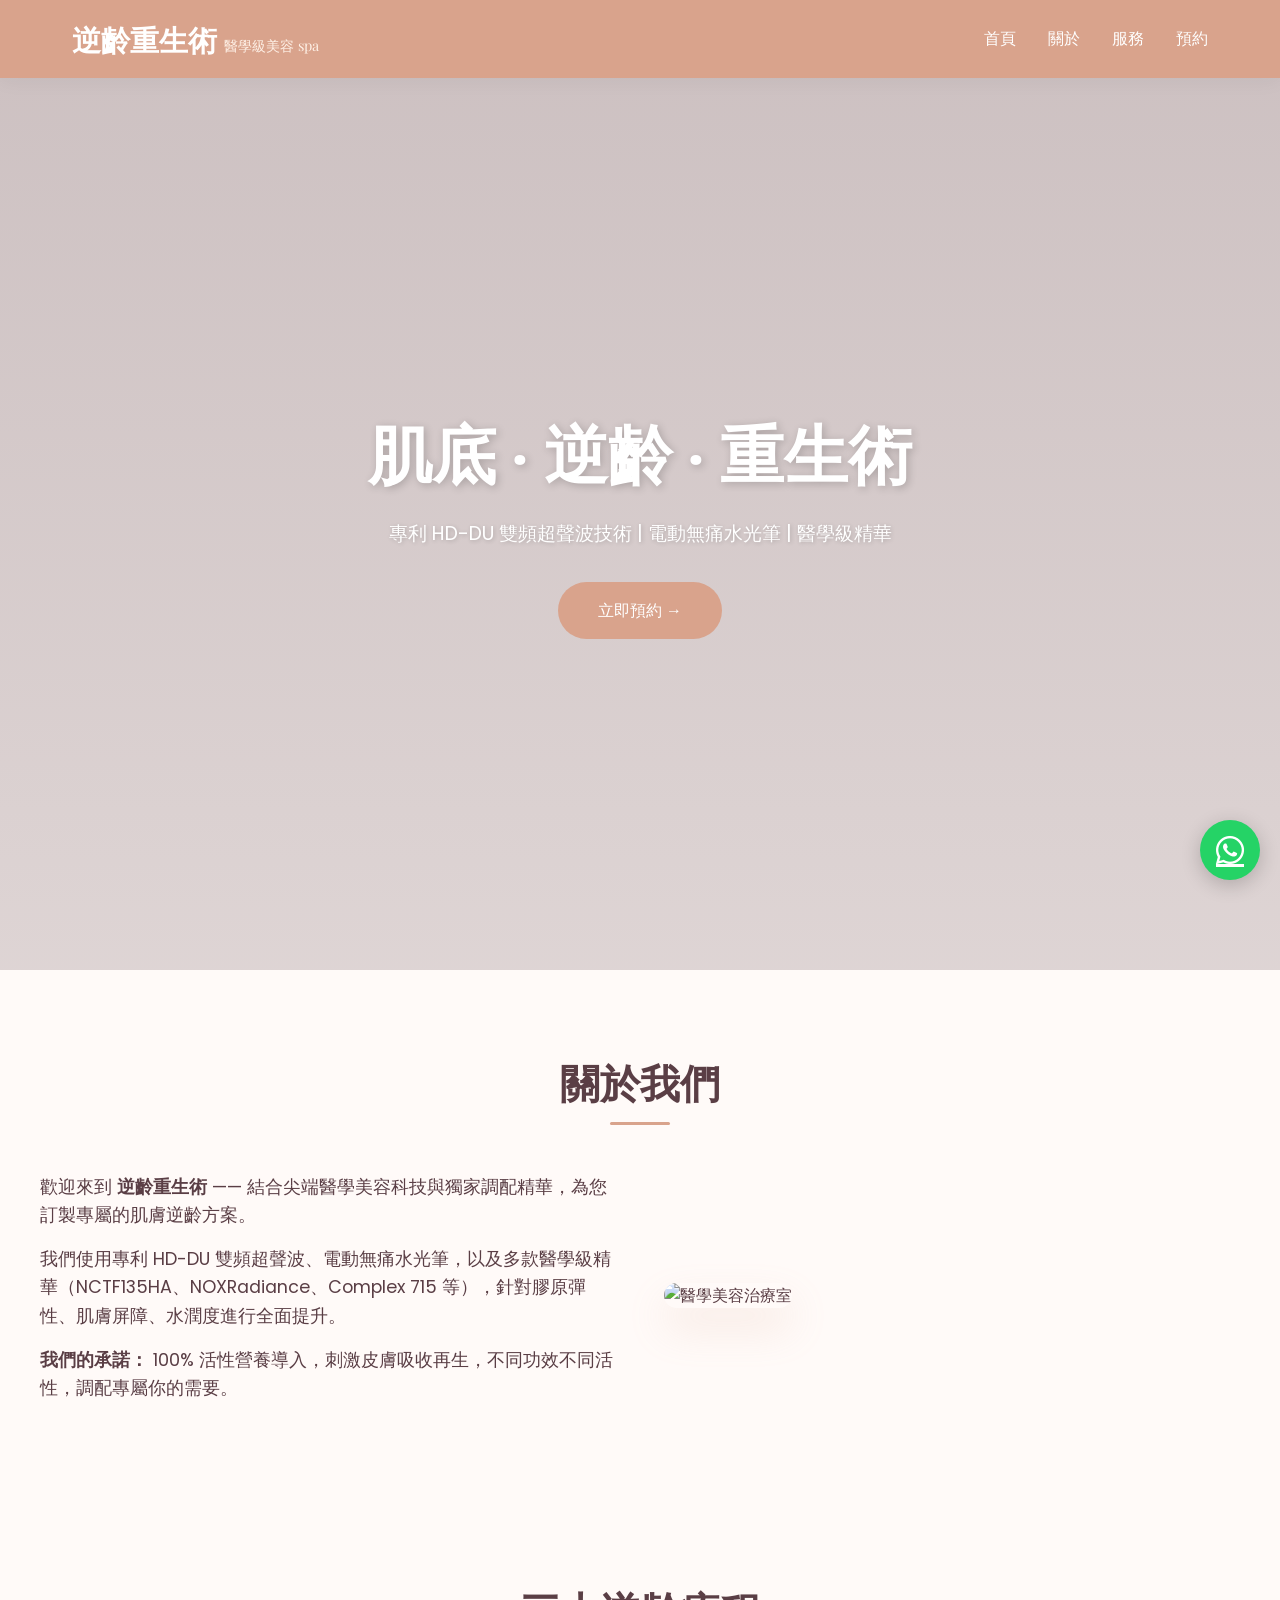
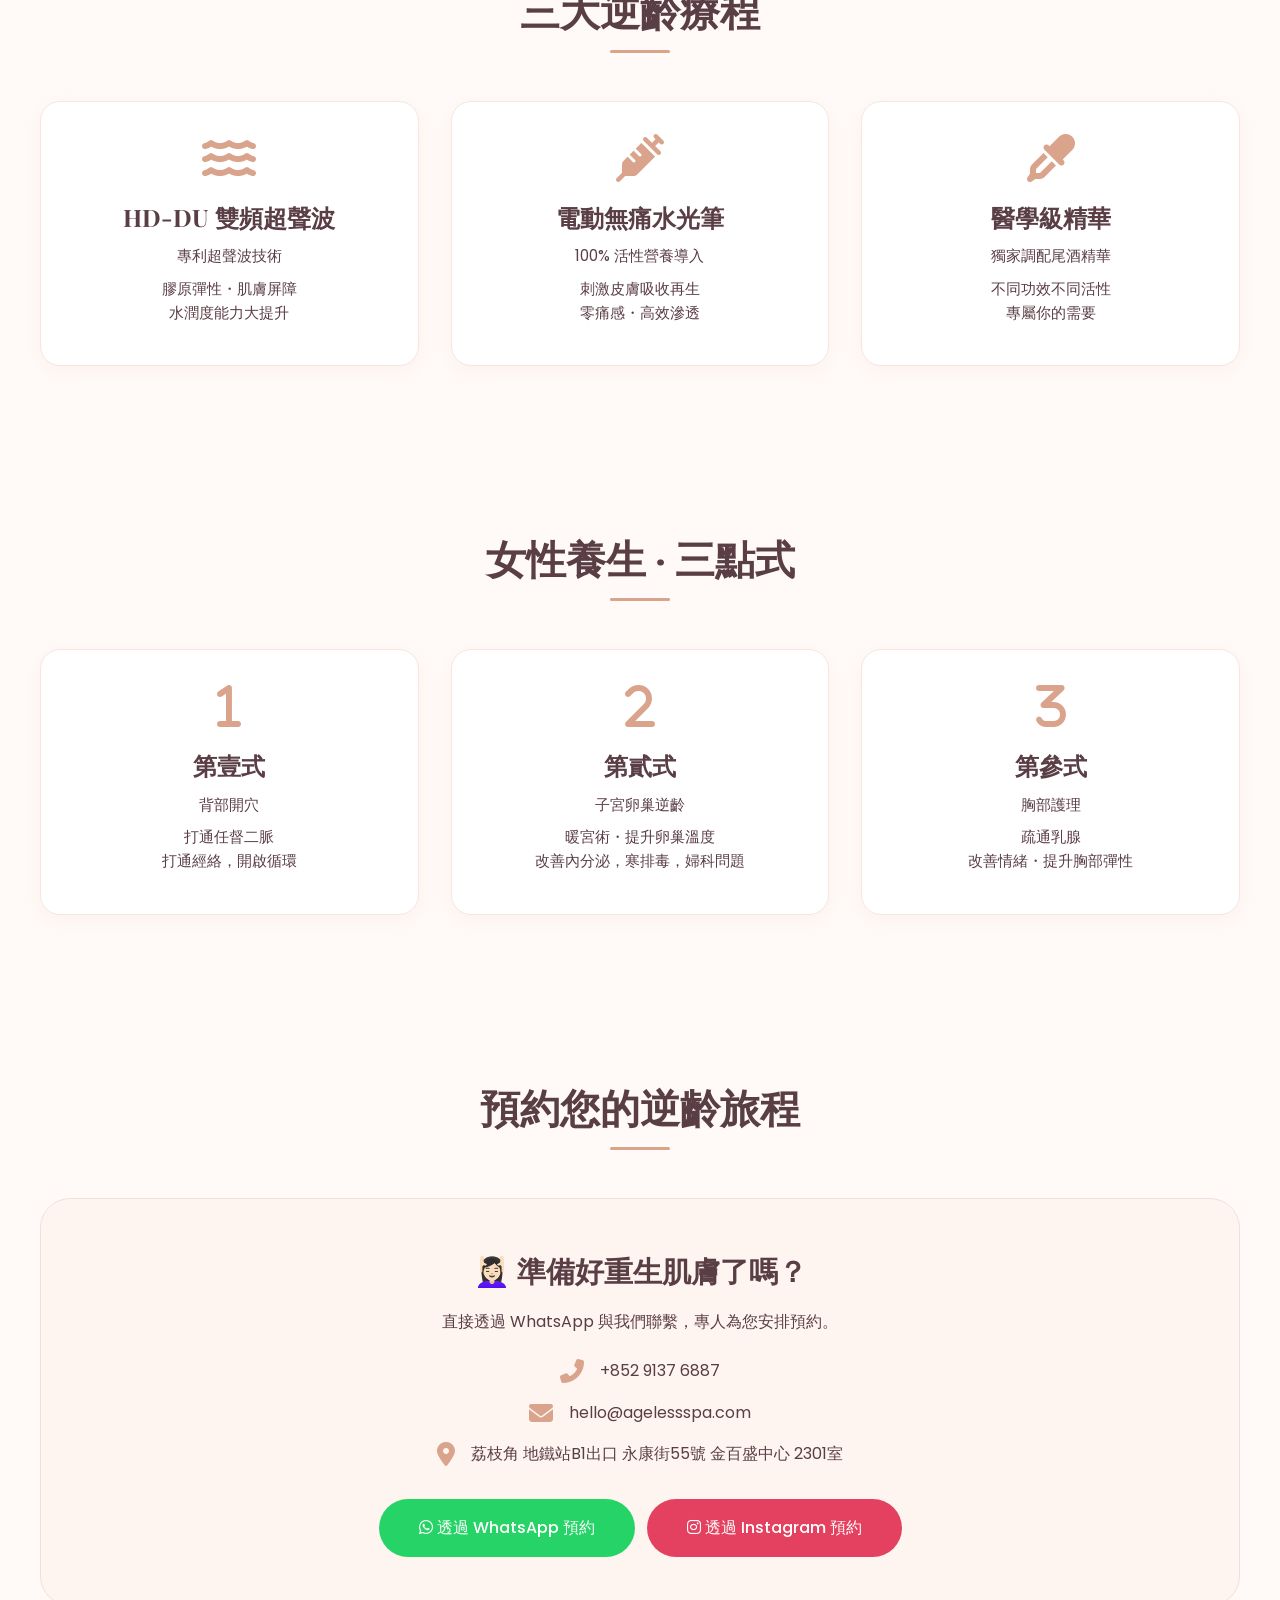
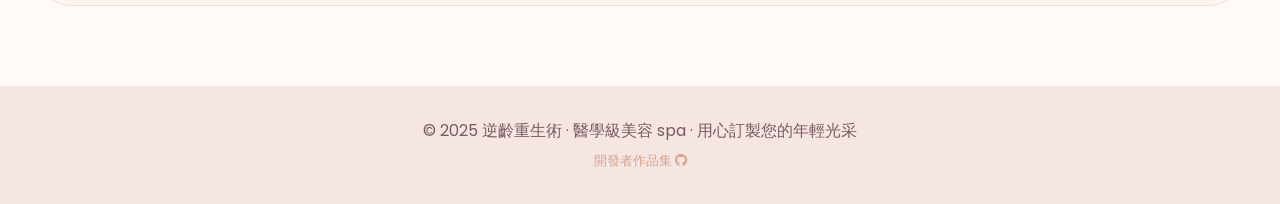
==== index.html @ 48b6d266 "updated page and arrangements" ====
<!DOCTYPE html>
<html lang="zh-Hant">
<head>
    <meta charset="UTF-8">
    <meta name="viewport" content="width=device-width, initial-scale=1.0">
    <title>逆齡重生術 | 醫學級美容 spa</title>
    
    <!-- Google Fonts -->
    <link href="https://fonts.googleapis.com/css2?family=Playfair+Display:wght@400;500;600;700&family=Poppins:wght@300;400;500;600&display=swap" rel="stylesheet">
    
    <!-- Font Awesome -->
    <link rel="stylesheet" href="https://cdnjs.cloudflare.com/ajax/libs/font-awesome/6.4.0/css/all.min.css">
    
    <style>
        * {
            margin: 0;
            padding: 0;
            box-sizing: border-box;
        }

        body {
            font-family: 'Poppins', sans-serif;
            color: #5a3e45;
            line-height: 1.6;
            scroll-behavior: smooth;
            background-color: #fffaf8;
        }

        h1, h2, h3, .logo {
            font-family: 'Playfair Display', serif;
        }

        /* Header & Navigation — new color */
        header {
            background: #d9a38c;  /* Warm terracotta pink */
            box-shadow: 0 2px 20px rgba(0,0,0,0.05);
            position: fixed;
            width: 100%;
            top: 0;
            z-index: 1000;
        }

        nav {
            max-width: 1200px;
            margin: 0 auto;
            padding: 1rem 2rem;
            display: flex;
            justify-content: space-between;
            align-items: center;
            flex-wrap: wrap;
        }

        .logo {
            font-size: 1.8rem;
            font-weight: 600;
            color: #fff;
        }

        .logo span {
            color: #fef0e6;
            font-size: 0.9rem;
            font-weight: 300;
        }

        .nav-links {
            display: flex;
            gap: 2rem;
            list-style: none;
        }

        .nav-links a {
            text-decoration: none;
            color: #fff;
            font-weight: 500;
            transition: opacity 0.3s;
        }

        .nav-links a:hover {
            opacity: 0.8;
        }

        /* Hero Section */
        .hero {
            height: 100vh;
            background: linear-gradient(rgba(90, 62, 69, 0.3), rgba(90, 62, 69, 0.2)), url('https://images.unsplash.com/photo-1544161515-4ab6ce6db874?w=1600');
            background-size: cover;
            background-position: center;
            display: flex;
            align-items: center;
            justify-content: center;
            text-align: center;
            color: white;
            margin-top: 70px;
        }

        .hero-content h1 {
            font-size: 4rem;
            margin-bottom: 1rem;
            animation: fadeInUp 1s ease;
            text-shadow: 2px 2px 8px rgba(0,0,0,0.2);
        }

        .hero-content p {
            font-size: 1.2rem;
            margin-bottom: 2rem;
            animation: fadeInUp 1s ease 0.2s both;
            text-shadow: 1px 1px 4px rgba(0,0,0,0.2);
        }

        .btn {
            display: inline-block;
            padding: 1rem 2.5rem;
            background: #d9a38c;
            color: white;
            text-decoration: none;
            border-radius: 50px;
            font-weight: 500;
            transition: all 0.3s;
            border: none;
            cursor: pointer;
            animation: fadeInUp 1s ease 0.4s both;
        }

        .btn:hover {
            background: #c58973;
            transform: translateY(-3px);
            box-shadow: 0 10px 20px rgba(217, 163, 140, 0.3);
        }

        .section {
            padding: 5rem 2rem;
        }

        .container {
            max-width: 1200px;
            margin: 0 auto;
        }

        .section-title {
            text-align: center;
            font-size: 2.5rem;
            margin-bottom: 3rem;
            color: #5a3e45;
            position: relative;
        }

        .section-title::after {
            content: '';
            display: block;
            width: 60px;
            height: 3px;
            background: #d9a38c;
            margin: 0.5rem auto 0;
            border-radius: 3px;
        }

        /* About Section */
        .about-content {
            display: grid;
            grid-template-columns: 1fr 1fr;
            gap: 3rem;
            align-items: center;
        }

        .about-text p {
            margin-bottom: 1rem;
            font-size: 1.1rem;
        }

        .about-image img {
            width: 100%;
            border-radius: 20px;
            box-shadow: 0 20px 40px rgba(217, 163, 140, 0.2);
        }

        /* Services Grid */
        .services-grid {
            display: grid;
            grid-template-columns: repeat(auto-fit, minmax(280px, 1fr));
            gap: 2rem;
        }

        .service-card {
            background: #fff;
            padding: 2rem;
            border-radius: 20px;
            text-align: center;
            box-shadow: 0 5px 20px rgba(217, 163, 140, 0.1);
            transition: transform 0.3s, box-shadow 0.3s;
            border: 1px solid #f5e6e3;
        }

        .service-card:hover {
            transform: translateY(-10px);
            box-shadow: 0 20px 40px rgba(217, 163, 140, 0.2);
        }

        .service-card i {
            font-size: 3rem;
            color: #d9a38c;
            margin-bottom: 1rem;
        }

        .service-card h3 {
            font-size: 1.5rem;
            margin-bottom: 0.5rem;
            color: #5a3e45;
        }

        .service-card p {
            font-size: 0.95rem;
            margin: 0.5rem 0;
        }

        /* No price section */
        .booking-container {
            display: grid;
            grid-template-columns: 1fr 1fr;
            gap: 3rem;
            background: #fff5f0;
            padding: 3rem;
            border-radius: 30px;
            border: 1px solid #f0e0db;
        }

        .booking-info h3 {
            font-size: 1.8rem;
            margin-bottom: 1rem;
            color: #5a3e45;
        }

        .booking-info p {
            margin-bottom: 1.5rem;
        }

        .info-item {
            display: flex;
            align-items: center;
            gap: 1rem;
            margin-bottom: 1rem;
        }

        .info-item i {
            font-size: 1.5rem;
            color: #d9a38c;
        }

        .booking-form input,
        .booking-form select,
        .booking-form textarea {
            width: 100%;
            padding: 0.8rem;
            margin-bottom: 1rem;
            border: 1px solid #f0e0db;
            border-radius: 12px;
            font-family: 'Poppins', sans-serif;
            background: white;
        }

        .booking-form input:focus,
        .booking-form select:focus,
        .booking-form textarea:focus {
            outline: none;
            border-color: #d9a38c;
            box-shadow: 0 0 0 3px rgba(217, 163, 140, 0.2);
        }

        .booking-alert {
            background: #faf0ed;
            padding: 1rem;
            border-radius: 12px;
            margin-bottom: 1rem;
            text-align: center;
            font-size: 0.9rem;
        }

        .booking-alert i {
            color: #d9a38c;
        }

        footer {
            background: #f5e6e3;
            color: #7a5a60;
            text-align: center;
            padding: 2rem;
        }

        footer a {
            color: #d9a38c;
            text-decoration: none;
        }

        footer a:hover {
            color: #c58973;
        }

        @keyframes fadeInUp {
            from {
                opacity: 0;
                transform: translateY(30px);
            }
            to {
                opacity: 1;
                transform: translateY(0);
            }
        }

        @media (max-width: 768px) {
            nav {
                flex-direction: column;
                gap: 1rem;
            }
            .nav-links {
                gap: 1.5rem;
            }
            .hero-content h1 {
                font-size: 2.5rem;
            }
            .about-content,
            .booking-container {
                grid-template-columns: 1fr;
            }
            .section {
                padding: 3rem 1rem;
            }
            .section-title {
                font-size: 2rem;
            }
            .booking-container {
                padding: 1.5rem;
            }
        }

        .whatsapp-float {
            position: fixed;
            bottom: 20px;
            right: 20px;
            background: #25d366;
            color: white;
            width: 60px;
            height: 60px;
            border-radius: 50%;
            display: flex;
            align-items: center;
            justify-content: center;
            font-size: 2rem;
            box-shadow: 0 5px 20px rgba(0,0,0,0.2);
            transition: transform 0.3s;
            z-index: 100;
        }

        .whatsapp-float:hover {
            transform: scale(1.1);
        }
        
    </style>
</head>
<body>

<header>
    <nav>
        <div class="logo">逆齡重生術 <span>醫學級美容 spa</span></div>
        <ul class="nav-links">
            <li><a href="#home">首頁</a></li>
            <li><a href="#about">關於</a></li>
            <li><a href="#services">服務</a></li>
            <li><a href="#booking">預約</a></li>
        </ul>
    </nav>
</header>

<section id="home" class="hero">
    <div class="hero-content">
        <h1>肌底 · 逆齡 · 重生術</h1>
        <p>專利 HD-DU 雙頻超聲波技術 | 電動無痛水光筆 | 醫學級精華</p>
        <a href="#booking" class="btn">立即預約 →</a>
    </div>
</section>

<section id="about" class="section">
    <div class="container">
        <h2 class="section-title">關於我們</h2>
        <div class="about-content">
            <div class="about-text">
                <p>歡迎來到 <strong>逆齡重生術</strong> —— 結合尖端醫學美容科技與獨家調配精華，為您訂製專屬的肌膚逆齡方案。</p>
                <p>我們使用專利 HD-DU 雙頻超聲波、電動無痛水光筆，以及多款醫學級精華（NCTF135HA、NOXRadiance、Complex 715 等），針對膠原彈性、肌膚屏障、水潤度進行全面提升。</p>
                <p><strong>我們的承諾：</strong> 100% 活性營養導入，刺激皮膚吸收再生，不同功效不同活性，調配專屬你的需要。</p>
            </div>
            <div class="about-image">
                <img src="https://images.unsplash.com/photo-1540555700478-4be289fbecef?w=600" alt="醫學美容治療室">
            </div>
        </div>
    </div>
</section>

<section id="services" class="section" style="background: #fffaf8;">
    <div class="container">
        <h2 class="section-title">三大逆齡療程</h2>
        <div class="services-grid">
            <div class="service-card">
                <i class="fas fa-water"></i>
                <h3>HD-DU 雙頻超聲波</h3>
                <p>專利超聲波技術</p>
                <p>膠原彈性・肌膚屏障<br>水潤度能力大提升</p>
            </div>
            <div class="service-card">
                <i class="fas fa-syringe"></i>
                <h3>電動無痛水光筆</h3>
                <p>100% 活性營養導入</p>
                <p>刺激皮膚吸收再生<br>零痛感・高效滲透</p>
            </div>
            <div class="service-card">
                <i class="fas fa-eye-dropper"></i>
                <h3>醫學級精華</h3>
                <p>獨家調配尾酒精華</p>
                <p>不同功效不同活性<br>專屬你的需要</p>
            </div>
        </div>
    </div>
</section>

<!-- 女性養生三點式 Section -->
<section id="wellness" class="section" style="background: #fffaf8;">
    <div class="container">
        <h2 class="section-title">女性養生 · 三點式</h2>
        <div class="services-grid">
            <div class="service-card">
                <i class="fa-solid fa-1"></i>
                <h3>第壹式 </h3>
                <p>背部開穴</p>
                <p>打通任督二脈<br>打通經絡，開啟循環</p>
            </div>
            <div class="service-card">
                <i class="fa-solid fa-2"></i>
                <h3>第貳式</h3>
                <p>子宮卵巢逆齡</p>
                <p>暖宮術・提升卵巢溫度<br>改善內分泌，寒排毒，婦科問題</p>
            </div>
            <div class="service-card">
                <i class="fa-solid fa-3"></i>
                <h3>第參式</h3>
                <p>胸部護理</p>
                <p>疏通乳腺<br>改善情緒・提升胸部彈性</p>
            </div>
        </div>
    </div>
</section>

<!-- Booking Section -->
<section id="booking" class="section">
    <div class="container">
        <h2 class="section-title">預約您的逆齡旅程</h2>
        <div class="booking-container" style="grid-template-columns: 1fr; text-align: center;">
            <div class="booking-info">
                <h3>💆🏻‍♀️ 準備好重生肌膚了嗎？</h3>
                <p>直接透過 WhatsApp 與我們聯繫，專人為您安排預約。</p>
                <div class="info-item" style="justify-content: center;">
                    <i class="fas fa-phone-alt"></i>
                    <span>+852 9137 6887</span>
                </div>
                <div class="info-item" style="justify-content: center;">
                    <i class="fas fa-envelope"></i>
                    <span>hello@agelessspa.com</span>
                </div>
                <div class="info-item" style="justify-content: center;">
                    <i class="fas fa-map-marker-alt"></i>
                    <span>荔枝角 地鐵站B1出口 永康街55號 金百盛中心 2301室</span>
                </div>

                <a href="https://wa.me/+85291376887?text=我想預約逆齡重生術療程" target="_blank" class="btn" style="background: #25d366; margin-top: 1rem;">
                    <i class="fab fa-whatsapp"></i> 透過 WhatsApp 預約
                </a>

                <!-- Instagram button (new) -->
                <a href="https://www.instagram.com/your-spa-handle" target="_blank" class="btn" style="background: #E4405F; margin-top: 1rem; display: inline-block; margin-left: 0.5rem;">
                    <i class="fab fa-instagram"></i> 透過 Instagram 預約
                </a>
            </div>
        </div>
    </div>
</section>

<footer>
    <p>© 2025 逆齡重生術 · 醫學級美容 spa · 用心訂製您的年輕光采</p>
    <p style="margin-top: 0.5rem; font-size: 0.8rem;">
        <a href="https://github.com/kawingtam" target="_blank">開發者作品集 <i class="fab fa-github"></i></a>
    </p>
</footer>

<a href="https://wa.me/+85291376887?text=我想預約逆齡重生術療程" class="whatsapp-float" target="_blank">
    <i class="fab fa-whatsapp"></i>
</a>

<script>
    document.querySelectorAll('a[href^="#"]').forEach(anchor => {
        anchor.addEventListener('click', function (e) {
            e.preventDefault();
            const target = document.querySelector(this.getAttribute('href'));
            if (target) {
                target.scrollIntoView({ behavior: 'smooth' });
            }
        });
    });
</script>

</body>
</html>
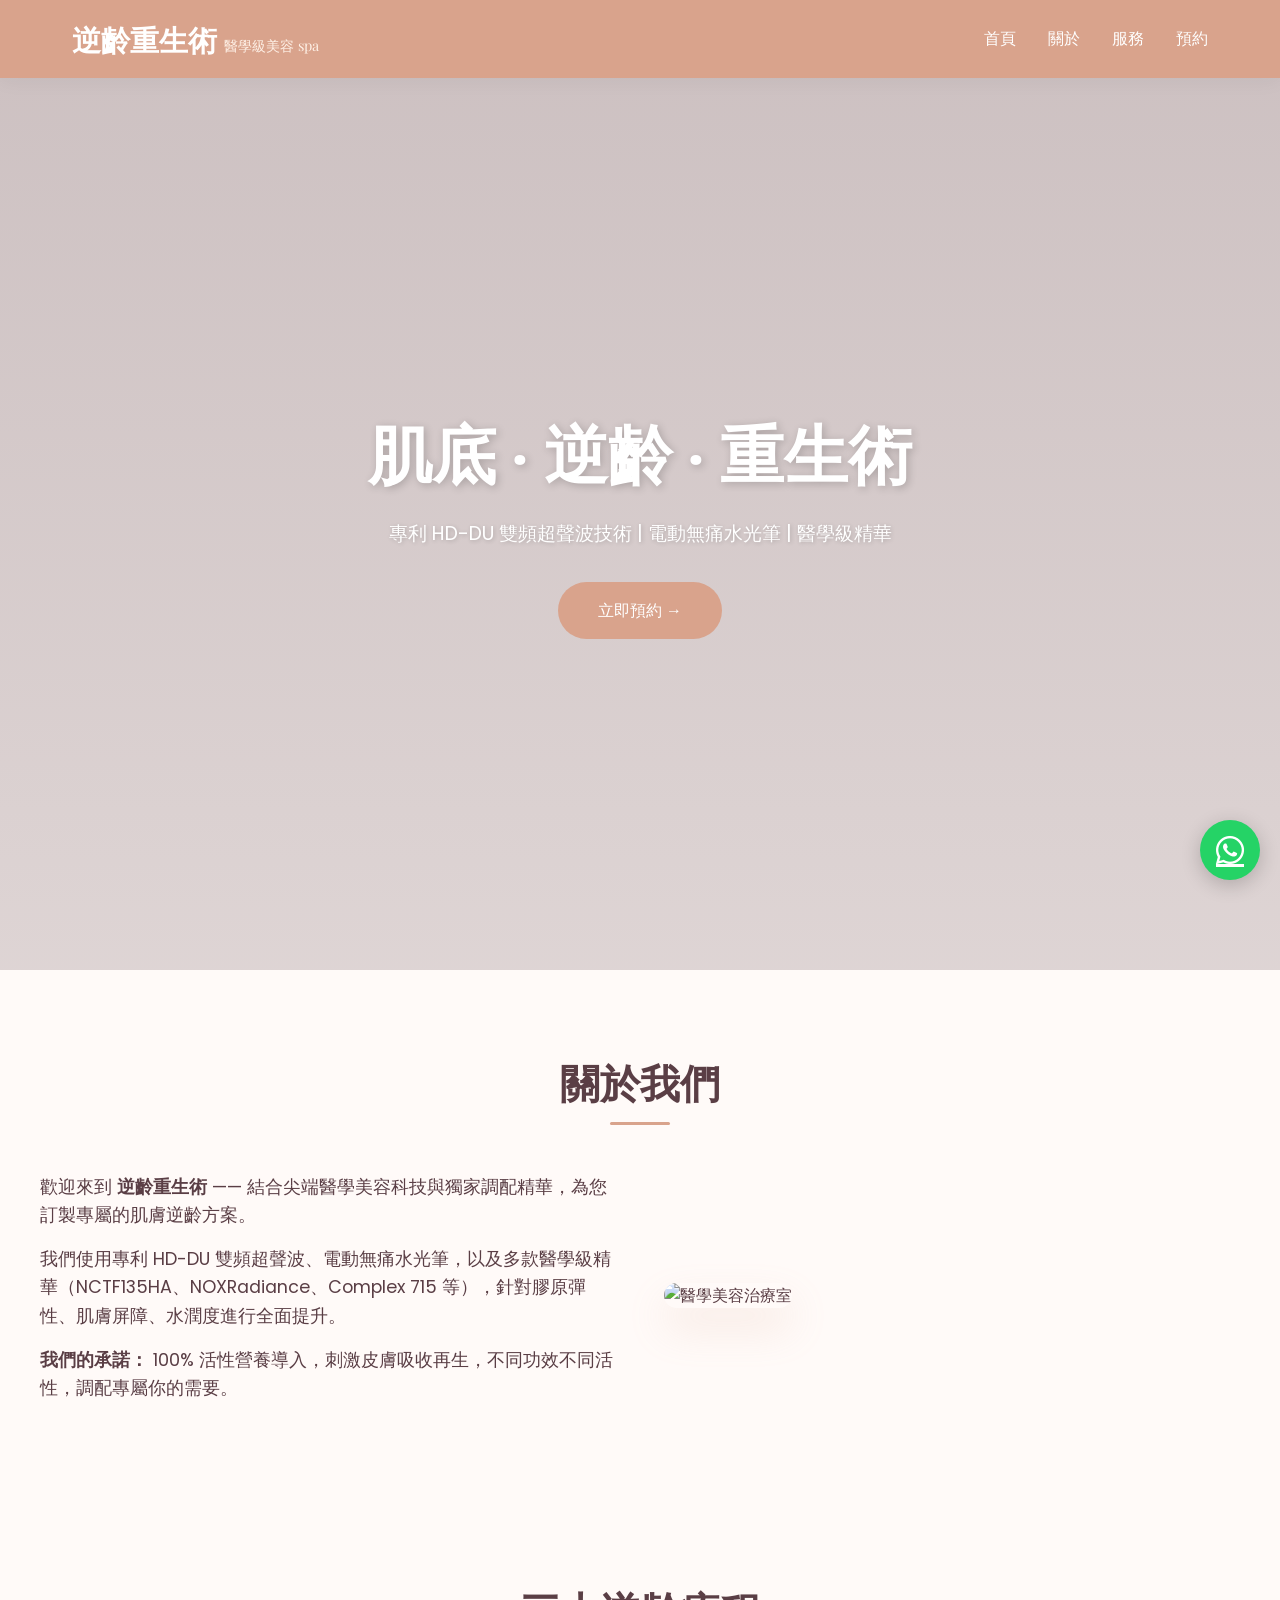
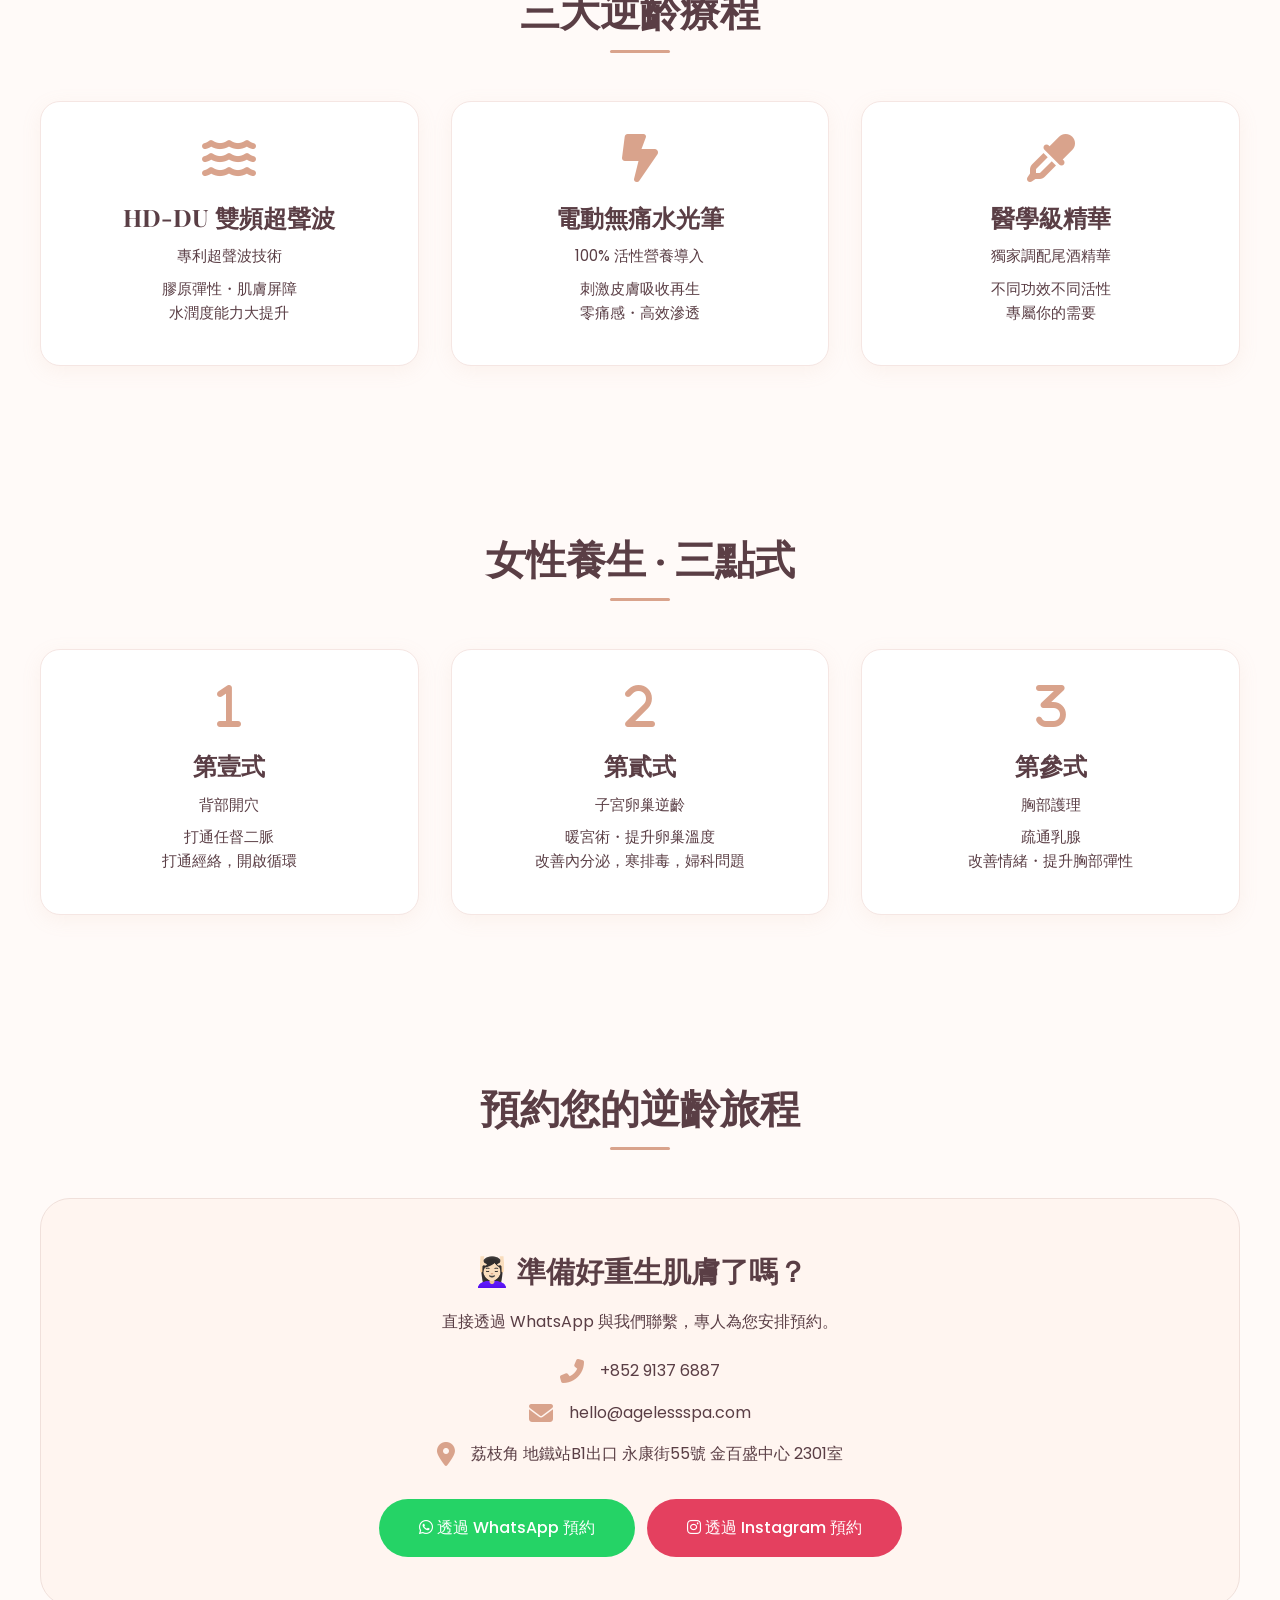
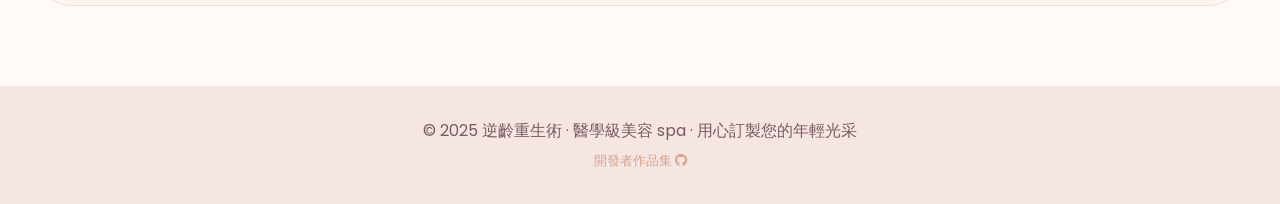
==== commit ff94e359: "updated icons" ====
--- a/index.html
+++ b/index.html
@@ -404,7 +404,7 @@
                 <p>膠原彈性・肌膚屏障<br>水潤度能力大提升</p>
             </div>
             <div class="service-card">
-                <i class="fas fa-syringe"></i>
+                <i class="fa-solid fa-bolt-lightning"></i>
                 <h3>電動無痛水光筆</h3>
                 <p>100% 活性營養導入</p>
                 <p>刺激皮膚吸收再生<br>零痛感・高效滲透</p>
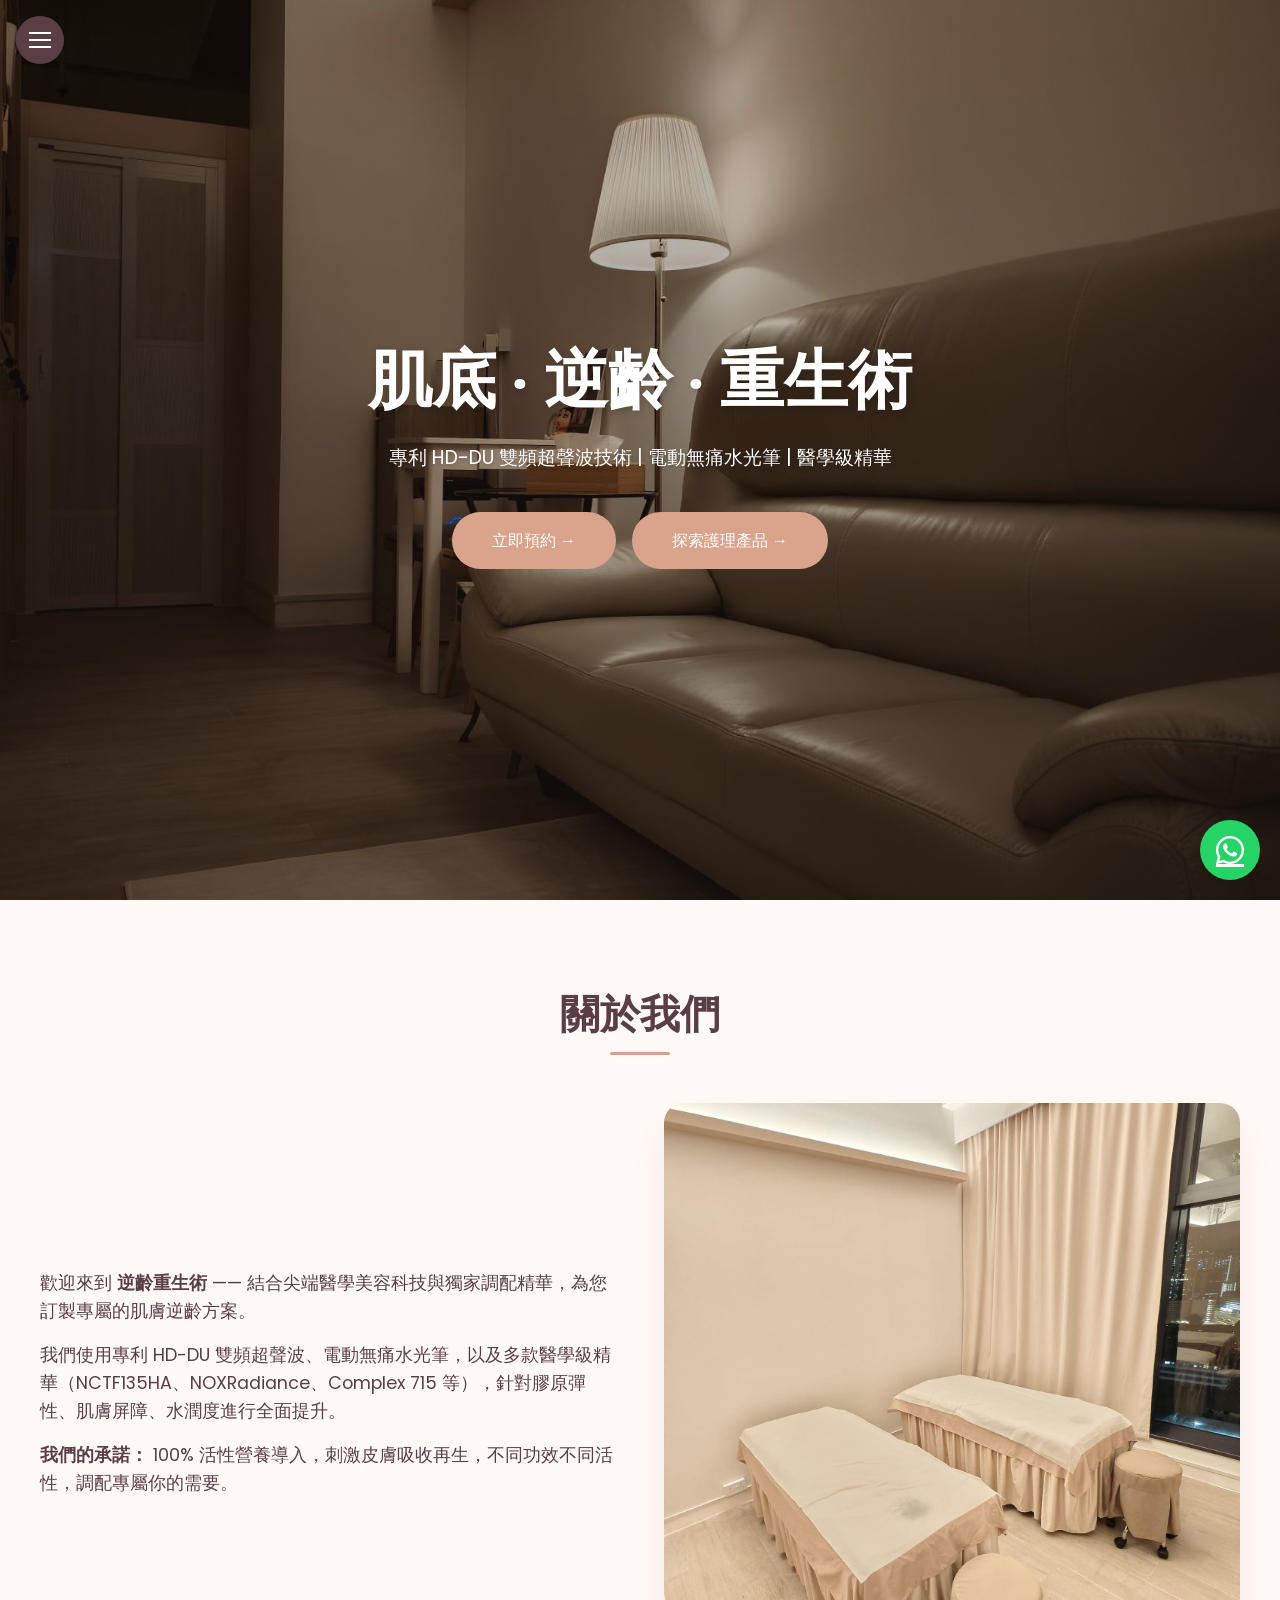
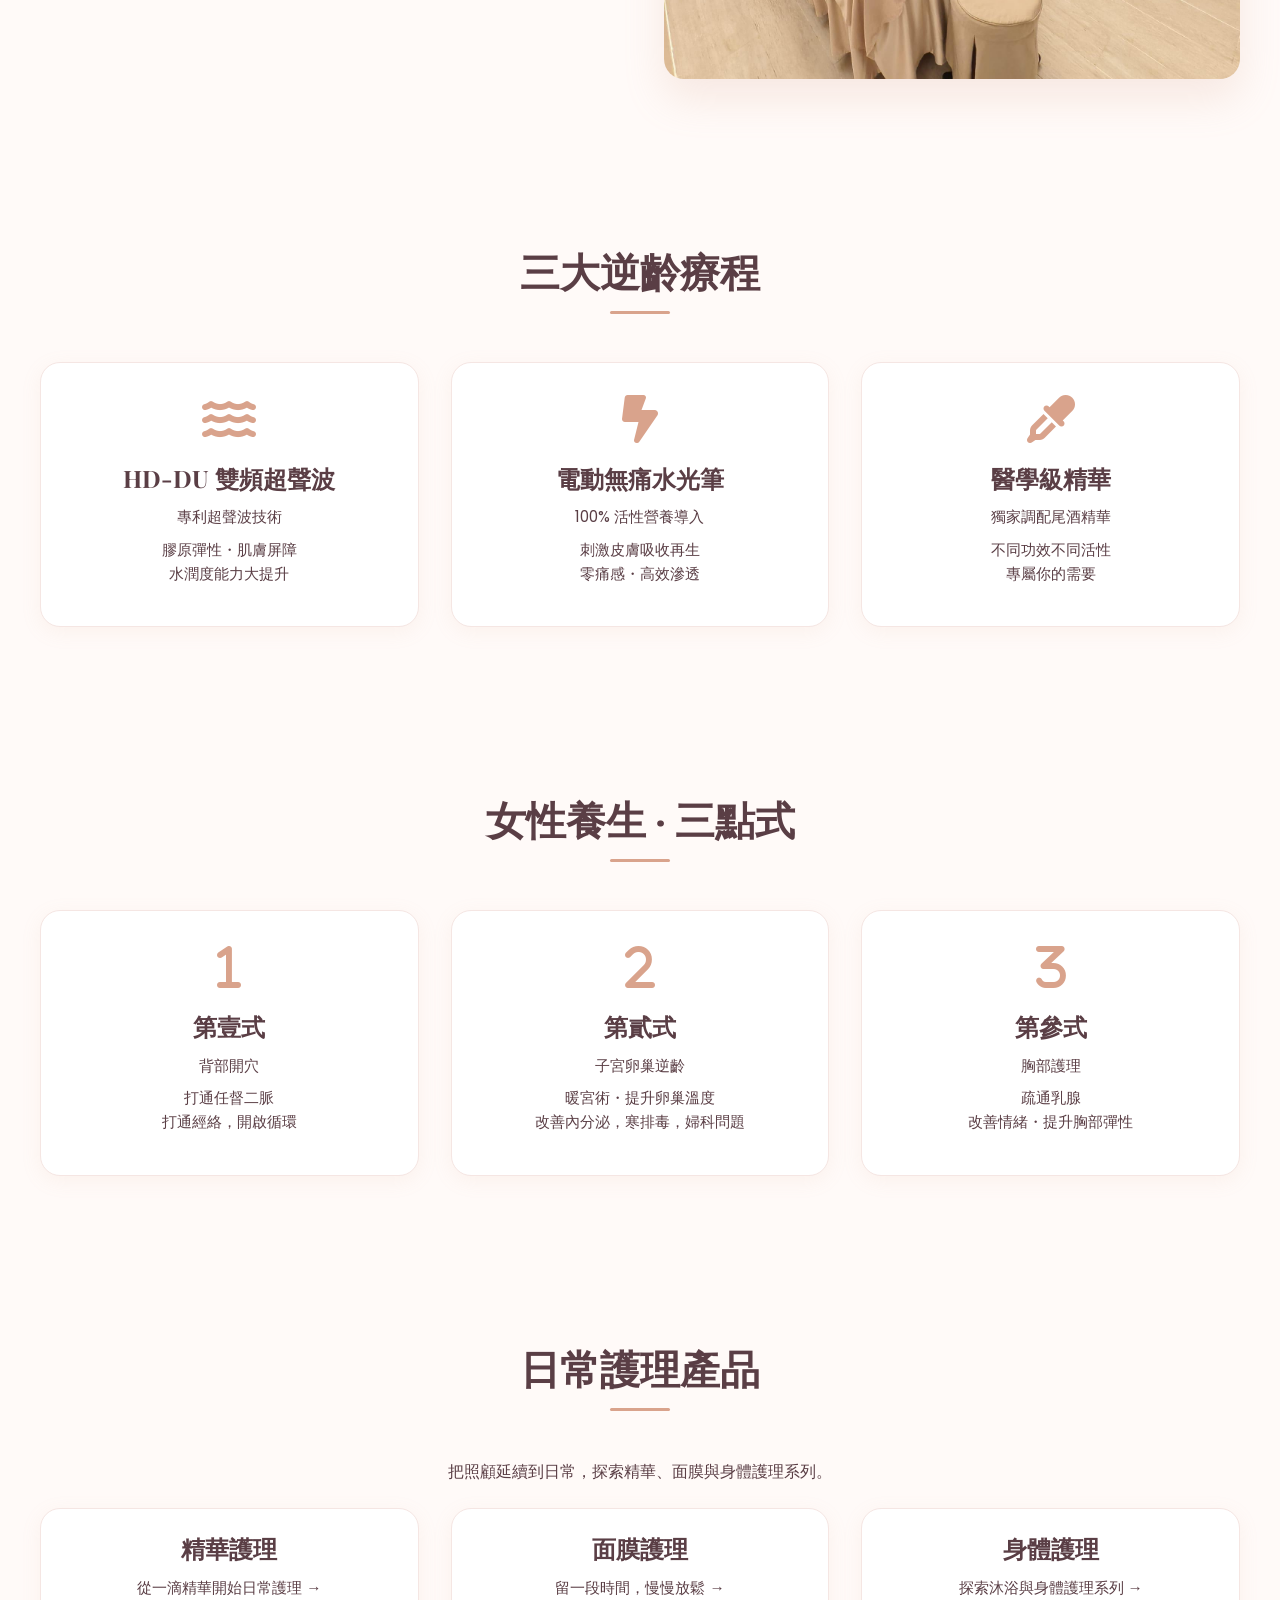
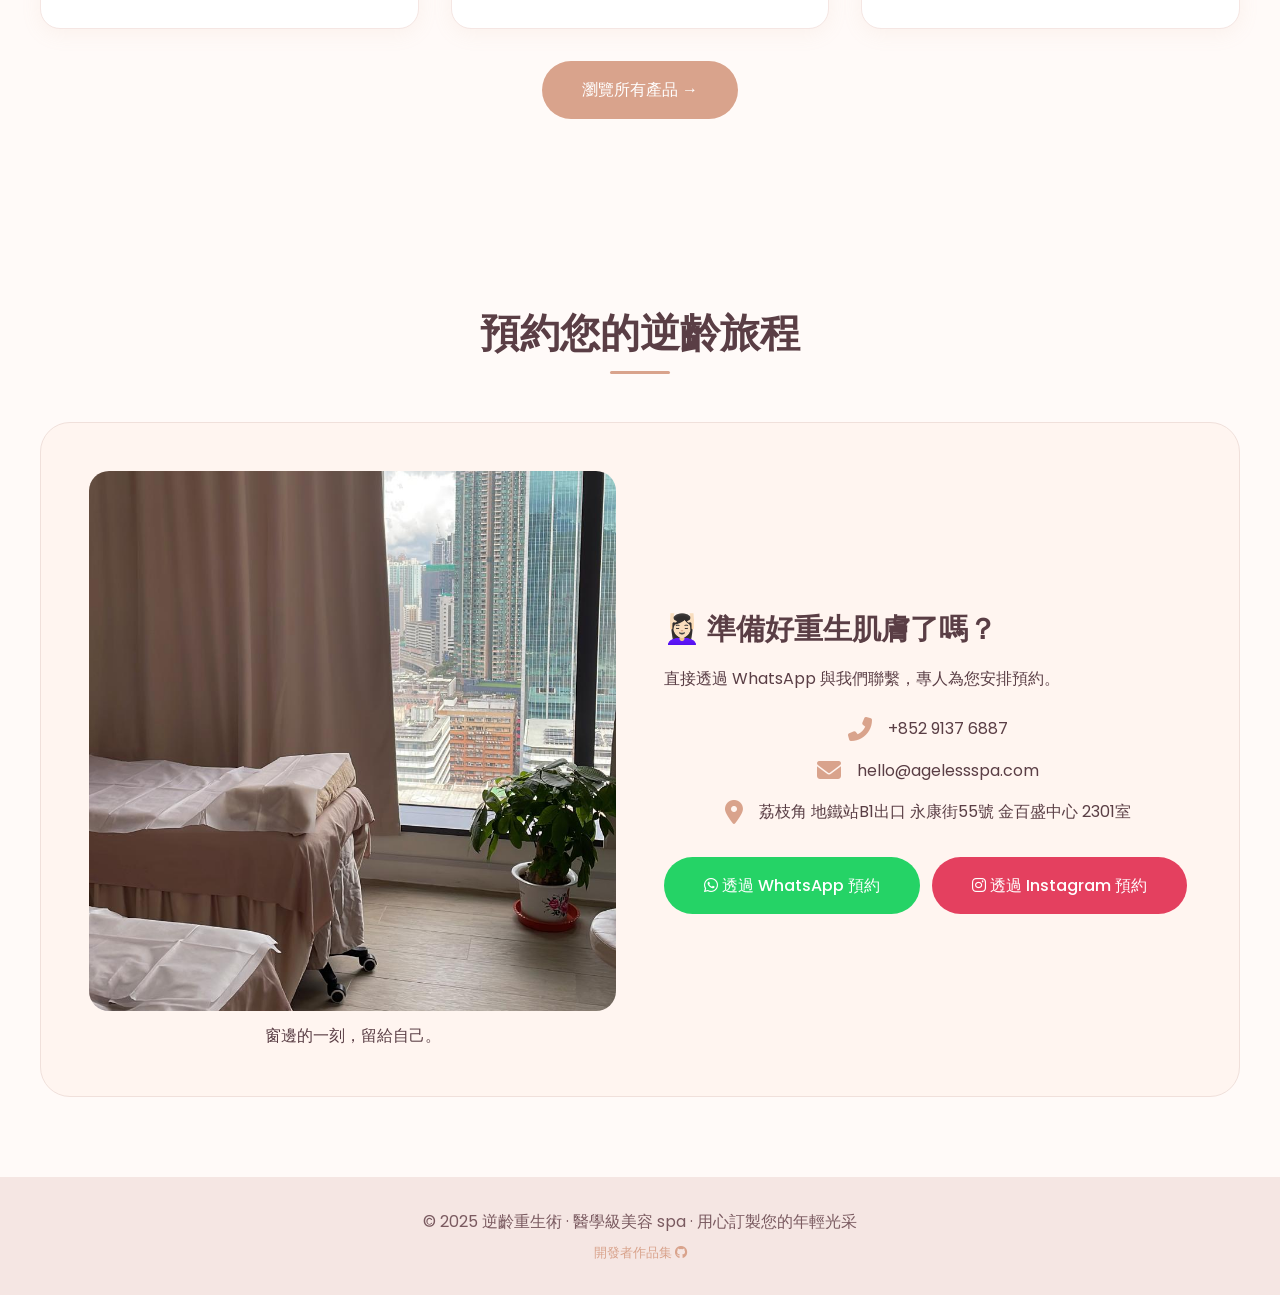
==== commit c71e2288: "update webpage" ====
--- a/index.html
+++ b/index.html
@@ -11,369 +11,38 @@
     <!-- Font Awesome -->
     <link rel="stylesheet" href="https://cdnjs.cloudflare.com/ajax/libs/font-awesome/6.4.0/css/all.min.css">
     
-    <style>
-        * {
-            margin: 0;
-            padding: 0;
-            box-sizing: border-box;
-        }
-
-        body {
-            font-family: 'Poppins', sans-serif;
-            color: #5a3e45;
-            line-height: 1.6;
-            scroll-behavior: smooth;
-            background-color: #fffaf8;
-        }
-
-        h1, h2, h3, .logo {
-            font-family: 'Playfair Display', serif;
-        }
-
-        /* Header & Navigation — new color */
-        header {
-            background: #d9a38c;  /* Warm terracotta pink */
-            box-shadow: 0 2px 20px rgba(0,0,0,0.05);
-            position: fixed;
-            width: 100%;
-            top: 0;
-            z-index: 1000;
-        }
-
-        nav {
-            max-width: 1200px;
-            margin: 0 auto;
-            padding: 1rem 2rem;
-            display: flex;
-            justify-content: space-between;
-            align-items: center;
-            flex-wrap: wrap;
-        }
-
-        .logo {
-            font-size: 1.8rem;
-            font-weight: 600;
-            color: #fff;
-        }
-
-        .logo span {
-            color: #fef0e6;
-            font-size: 0.9rem;
-            font-weight: 300;
-        }
-
-        .nav-links {
-            display: flex;
-            gap: 2rem;
-            list-style: none;
-        }
-
-        .nav-links a {
-            text-decoration: none;
-            color: #fff;
-            font-weight: 500;
-            transition: opacity 0.3s;
-        }
-
-        .nav-links a:hover {
-            opacity: 0.8;
-        }
-
-        /* Hero Section */
-        .hero {
-            height: 100vh;
-            background: linear-gradient(rgba(90, 62, 69, 0.3), rgba(90, 62, 69, 0.2)), url('https://images.unsplash.com/photo-1544161515-4ab6ce6db874?w=1600');
-            background-size: cover;
-            background-position: center;
-            display: flex;
-            align-items: center;
-            justify-content: center;
-            text-align: center;
-            color: white;
-            margin-top: 70px;
-        }
-
-        .hero-content h1 {
-            font-size: 4rem;
-            margin-bottom: 1rem;
-            animation: fadeInUp 1s ease;
-            text-shadow: 2px 2px 8px rgba(0,0,0,0.2);
-        }
-
-        .hero-content p {
-            font-size: 1.2rem;
-            margin-bottom: 2rem;
-            animation: fadeInUp 1s ease 0.2s both;
-            text-shadow: 1px 1px 4px rgba(0,0,0,0.2);
-        }
-
-        .btn {
-            display: inline-block;
-            padding: 1rem 2.5rem;
-            background: #d9a38c;
-            color: white;
-            text-decoration: none;
-            border-radius: 50px;
-            font-weight: 500;
-            transition: all 0.3s;
-            border: none;
-            cursor: pointer;
-            animation: fadeInUp 1s ease 0.4s both;
-        }
-
-        .btn:hover {
-            background: #c58973;
-            transform: translateY(-3px);
-            box-shadow: 0 10px 20px rgba(217, 163, 140, 0.3);
-        }
-
-        .section {
-            padding: 5rem 2rem;
-        }
-
-        .container {
-            max-width: 1200px;
-            margin: 0 auto;
-        }
-
-        .section-title {
-            text-align: center;
-            font-size: 2.5rem;
-            margin-bottom: 3rem;
-            color: #5a3e45;
-            position: relative;
-        }
-
-        .section-title::after {
-            content: '';
-            display: block;
-            width: 60px;
-            height: 3px;
-            background: #d9a38c;
-            margin: 0.5rem auto 0;
-            border-radius: 3px;
-        }
-
-        /* About Section */
-        .about-content {
-            display: grid;
-            grid-template-columns: 1fr 1fr;
-            gap: 3rem;
-            align-items: center;
-        }
-
-        .about-text p {
-            margin-bottom: 1rem;
-            font-size: 1.1rem;
-        }
-
-        .about-image img {
-            width: 100%;
-            border-radius: 20px;
-            box-shadow: 0 20px 40px rgba(217, 163, 140, 0.2);
-        }
-
-        /* Services Grid */
-        .services-grid {
-            display: grid;
-            grid-template-columns: repeat(auto-fit, minmax(280px, 1fr));
-            gap: 2rem;
-        }
-
-        .service-card {
-            background: #fff;
-            padding: 2rem;
-            border-radius: 20px;
-            text-align: center;
-            box-shadow: 0 5px 20px rgba(217, 163, 140, 0.1);
-            transition: transform 0.3s, box-shadow 0.3s;
-            border: 1px solid #f5e6e3;
-        }
-
-        .service-card:hover {
-            transform: translateY(-10px);
-            box-shadow: 0 20px 40px rgba(217, 163, 140, 0.2);
-        }
-
-        .service-card i {
-            font-size: 3rem;
-            color: #d9a38c;
-            margin-bottom: 1rem;
-        }
-
-        .service-card h3 {
-            font-size: 1.5rem;
-            margin-bottom: 0.5rem;
-            color: #5a3e45;
-        }
-
-        .service-card p {
-            font-size: 0.95rem;
-            margin: 0.5rem 0;
-        }
-
-        /* No price section */
-        .booking-container {
-            display: grid;
-            grid-template-columns: 1fr 1fr;
-            gap: 3rem;
-            background: #fff5f0;
-            padding: 3rem;
-            border-radius: 30px;
-            border: 1px solid #f0e0db;
-        }
-
-        .booking-info h3 {
-            font-size: 1.8rem;
-            margin-bottom: 1rem;
-            color: #5a3e45;
-        }
-
-        .booking-info p {
-            margin-bottom: 1.5rem;
-        }
-
-        .info-item {
-            display: flex;
-            align-items: center;
-            gap: 1rem;
-            margin-bottom: 1rem;
-        }
-
-        .info-item i {
-            font-size: 1.5rem;
-            color: #d9a38c;
-        }
-
-        .booking-form input,
-        .booking-form select,
-        .booking-form textarea {
-            width: 100%;
-            padding: 0.8rem;
-            margin-bottom: 1rem;
-            border: 1px solid #f0e0db;
-            border-radius: 12px;
-            font-family: 'Poppins', sans-serif;
-            background: white;
-        }
-
-        .booking-form input:focus,
-        .booking-form select:focus,
-        .booking-form textarea:focus {
-            outline: none;
-            border-color: #d9a38c;
-            box-shadow: 0 0 0 3px rgba(217, 163, 140, 0.2);
-        }
-
-        .booking-alert {
-            background: #faf0ed;
-            padding: 1rem;
-            border-radius: 12px;
-            margin-bottom: 1rem;
-            text-align: center;
-            font-size: 0.9rem;
-        }
-
-        .booking-alert i {
-            color: #d9a38c;
-        }
-
-        footer {
-            background: #f5e6e3;
-            color: #7a5a60;
-            text-align: center;
-            padding: 2rem;
-        }
-
-        footer a {
-            color: #d9a38c;
-            text-decoration: none;
-        }
-
-        footer a:hover {
-            color: #c58973;
-        }
-
-        @keyframes fadeInUp {
-            from {
-                opacity: 0;
-                transform: translateY(30px);
-            }
-            to {
-                opacity: 1;
-                transform: translateY(0);
-            }
-        }
-
-        @media (max-width: 768px) {
-            nav {
-                flex-direction: column;
-                gap: 1rem;
-            }
-            .nav-links {
-                gap: 1.5rem;
-            }
-            .hero-content h1 {
-                font-size: 2.5rem;
-            }
-            .about-content,
-            .booking-container {
-                grid-template-columns: 1fr;
-            }
-            .section {
-                padding: 3rem 1rem;
-            }
-            .section-title {
-                font-size: 2rem;
-            }
-            .booking-container {
-                padding: 1.5rem;
-            }
-        }
-
-        .whatsapp-float {
-            position: fixed;
-            bottom: 20px;
-            right: 20px;
-            background: #25d366;
-            color: white;
-            width: 60px;
-            height: 60px;
-            border-radius: 50%;
-            display: flex;
-            align-items: center;
-            justify-content: center;
-            font-size: 2rem;
-            box-shadow: 0 5px 20px rgba(0,0,0,0.2);
-            transition: transform 0.3s;
-            z-index: 100;
-        }
-
-        .whatsapp-float:hover {
-            transform: scale(1.1);
-        }
-        
-    </style>
+    <link rel="stylesheet" href="styles.css">
 </head>
 <body>
 
-<header>
-    <nav>
-        <div class="logo">逆齡重生術 <span>醫學級美容 spa</span></div>
+<button class="menu-toggle" id="menu-toggle" type="button" aria-label="開啟選單" aria-expanded="false" aria-controls="menu">
+    <span></span><span></span><span></span>
+</button>
+<dialog id="menu" aria-label="主選單">
+    <div class="logo">逆齡重生術 <span>醫學級美容 spa</span></div>
+    <nav aria-label="主導覽">
         <ul class="nav-links">
             <li><a href="#home">首頁</a></li>
             <li><a href="#about">關於</a></li>
             <li><a href="#services">服務</a></li>
-            <li><a href="#booking">預約</a></li>
+            <li><details><summary>產品</summary><div>
+                <a href="products.html#products">所有產品</a>
+                <a href="products.html#category-serum">精華護理</a>
+                <a href="products.html#category-mask">面膜護理</a>
+                <a href="products.html#category-body">身體護理</a>
+            </div></details></li>
+            <li><a href="products.html#cart">購物籃（<span id="cart-count">0</span>）</a></li>
+            <li><a href="#booking">預約 / 聯絡店主</a></li>
         </ul>
     </nav>
-</header>
+</dialog>
 
 <section id="home" class="hero">
     <div class="hero-content">
         <h1>肌底 · 逆齡 · 重生術</h1>
         <p>專利 HD-DU 雙頻超聲波技術 | 電動無痛水光筆 | 醫學級精華</p>
         <a href="#booking" class="btn">立即預約 →</a>
+        <a href="products.html" class="btn">探索護理產品 →</a>
     </div>
 </section>
 
@@ -387,7 +56,7 @@
                 <p><strong>我們的承諾：</strong> 100% 活性營養導入，刺激皮膚吸收再生，不同功效不同活性，調配專屬你的需要。</p>
             </div>
             <div class="about-image">
-                <img src="https://images.unsplash.com/photo-1540555700478-4be289fbecef?w=600" alt="醫學美容治療室">
+                <img src="spa-bed.jpeg" alt="店內實景：暖色窗簾旁的雙人護理空間" loading="lazy" width="1530" height="1530">
             </div>
         </div>
     </div>
@@ -446,11 +115,31 @@
     </div>
 </section>
 
+<section id="shop-preview" class="section" aria-labelledby="shop-preview-title">
+    <div class="container">
+        <h2 id="shop-preview-title" class="section-title">日常護理產品</h2>
+        <p class="shop-intro">把照顧延續到日常，探索精華、面膜與身體護理系列。</p>
+        <div class="services-grid category-links">
+            <a class="service-card" href="products.html#category-serum">
+                <h3>精華護理</h3><p>從一滴精華開始日常護理 →</p>
+            </a>
+            <a class="service-card" href="products.html#category-mask">
+                <h3>面膜護理</h3><p>留一段時間，慢慢放鬆 →</p>
+            </a>
+            <a class="service-card" href="products.html#category-body">
+                <h3>身體護理</h3><p>探索沐浴與身體護理系列 →</p>
+            </a>
+        </div>
+        <p class="shop-intro"><a href="products.html" class="btn">瀏覽所有產品 →</a></p>
+    </div>
+</section>
+
 <!-- Booking Section -->
 <section id="booking" class="section">
     <div class="container">
         <h2 class="section-title">預約您的逆齡旅程</h2>
-        <div class="booking-container" style="grid-template-columns: 1fr; text-align: center;">
+        <div class="booking-container">
+            <figure class="visit-photo"><img src="spa-outside.jpeg" alt="店內實景：窗邊護理床、綠植與城市景觀" loading="lazy" width="900" height="1600"><figcaption>窗邊的一刻，留給自己。</figcaption></figure>
             <div class="booking-info">
                 <h3>💆🏻‍♀️ 準備好重生肌膚了嗎？</h3>
                 <p>直接透過 WhatsApp 與我們聯繫，專人為您安排預約。</p>
@@ -464,7 +153,9 @@
                 </div>
                 <div class="info-item" style="justify-content: center;">
                     <i class="fas fa-map-marker-alt"></i>
-                    <span>荔枝角 地鐵站B1出口 永康街55號 金百盛中心 2301室</span>
+                    <a href="https://www.google.com/maps/search/?api=1&query=荔枝角+地鐵站B1出口+永康街55號+金百盛中心+2301室" target="_blank" rel="noopener noreferrer" style="color: #5a3e45; text-decoration: none;">
+                        荔枝角 地鐵站B1出口 永康街55號 金百盛中心 2301室
+                    </a>
                 </div>
 
                 <a href="https://wa.me/+85291376887?text=我想預約逆齡重生術療程" target="_blank" class="btn" style="background: #25d366; margin-top: 1rem;">
@@ -472,7 +163,7 @@
                 </a>
 
                 <!-- Instagram button (new) -->
-                <a href="https://www.instagram.com/your-spa-handle" target="_blank" class="btn" style="background: #E4405F; margin-top: 1rem; display: inline-block; margin-left: 0.5rem;">
+                <a href="https://www.instagram.com/yywellnessandbeauty?igsh=NDNscGpjd2RtYTg0&utm_source=qr" target="_blank" class="btn" style="background: #E4405F; margin-top: 1rem; display: inline-block; margin-left: 0.5rem;">
                     <i class="fab fa-instagram"></i> 透過 Instagram 預約
                 </a>
             </div>
@@ -483,7 +174,7 @@
 <footer>
     <p>© 2025 逆齡重生術 · 醫學級美容 spa · 用心訂製您的年輕光采</p>
     <p style="margin-top: 0.5rem; font-size: 0.8rem;">
-        <a href="https://github.com/kawingtam" target="_blank">開發者作品集 <i class="fab fa-github"></i></a>
+        <a href="https://kawingtam.github.io/" target="_blank">開發者作品集 <i class="fab fa-github"></i></a>
     </p>
 </footer>
 
@@ -491,17 +182,7 @@
     <i class="fab fa-whatsapp"></i>
 </a>
 
-<script>
-    document.querySelectorAll('a[href^="#"]').forEach(anchor => {
-        anchor.addEventListener('click', function (e) {
-            e.preventDefault();
-            const target = document.querySelector(this.getAttribute('href'));
-            if (target) {
-                target.scrollIntoView({ behavior: 'smooth' });
-            }
-        });
-    });
-</script>
+<script src="app.js" defer></script>
 
 </body>
-</html>+</html>
--- a/styles.css
+++ b/styles.css
@@ -0,0 +1,361 @@
+
+        * {
+            margin: 0;
+            padding: 0;
+            box-sizing: border-box;
+        }
+
+        body {
+            font-family: 'Poppins', sans-serif;
+            color: #5a3e45;
+            line-height: 1.6;
+            scroll-behavior: smooth;
+            background-color: #fffaf8;
+        }
+
+        h1, h2, h3, .logo {
+            font-family: 'Playfair Display', serif;
+        }
+
+        /* The same toggle moves to the drawer's right edge when open. */
+        .menu-toggle {
+            position: fixed; top: 16px; left: 16px; z-index: 1001;
+            width: 48px; height: 48px; border: 0; border-radius: 50%;
+            background: #5a3e45; color: white; cursor: pointer;
+            display: grid; place-content: center; gap: 5px;
+            transition: left .25s;
+        }
+        .menu-toggle span { width: 22px; height: 2px; background: currentColor; transition: transform .25s; }
+        .menu-toggle[aria-expanded="true"] { left: calc(min(340px, 100vw) - 64px); }
+        .menu-toggle[aria-expanded="true"] span:first-child { transform: translateY(7px) rotate(45deg); }
+        .menu-toggle[aria-expanded="true"] span:nth-child(2) { opacity: 0; }
+        .menu-toggle[aria-expanded="true"] span:last-child { transform: translateY(-7px) rotate(-45deg); }
+        #menu {
+            position: fixed; inset: 0 auto 0 0; margin: 0;
+            width: min(340px, 100vw); max-width: none; height: 100%; max-height: none;
+            padding: 80px 24px 24px; border: 0; background: #fff5f0; color: #5a3e45;
+            overflow-y: auto;
+        }
+        #menu::backdrop { background: rgb(0 0 0 / .35); }
+        body:has(#menu[open]) { overflow: hidden; }
+        .logo { font-size: 1.8rem; font-weight: 600; margin-bottom: 24px; }
+        .logo span { display: block; font-size: .9rem; }
+        .nav-links { list-style: none; }
+        .nav-links a, .nav-links summary { display: block; padding: 12px 0; color: inherit; cursor: pointer; }
+        .nav-links summary { display: list-item; }
+        .nav-links details div { padding-left: 20px; }
+        button, input { font: inherit; }
+        :focus-visible { outline: 3px solid #5a3e45; outline-offset: 4px; }
+        .category-links { margin-bottom: 32px; }
+        .category-links a { color: inherit; text-decoration: none; }
+        .product-category { scroll-margin-top: 80px; margin-bottom: 32px; }
+        .product-category h3 { margin-bottom: 16px; }
+        .cart-row { display: flex; flex-wrap: wrap; align-items: center; gap: 16px; padding: 16px 0; border-bottom: 1px solid #f0e0db; }
+        .cart-row strong { flex: 1 1 180px; }
+        .cart-row input { width: 72px; padding: 8px; }
+        .cart-row button { padding: 8px 16px; cursor: pointer; }
+        #cart-status, #cart-items { margin-bottom: 24px; }
+        #checkout { background: #216e40; animation: none; }
+        .btn:disabled { opacity: .5; cursor: not-allowed; transform: none; }
+        @media (prefers-reduced-motion: reduce) {
+            *, *::before, *::after { animation: none !important; transition: none !important; }
+        }
+
+        /* Hero Section */
+        .hero {
+            height: 100vh;
+            background: linear-gradient(rgba(35, 25, 22, .28), rgba(35, 25, 22, .48)), url('spa-cozy.jpeg');
+            background-size: cover;
+            background-position: center;
+            display: flex;
+            align-items: center;
+            justify-content: center;
+            text-align: center;
+            color: white;
+            margin-top: 0;
+        }
+
+        .hero-content h1 {
+            font-size: 4rem;
+            margin-bottom: 1rem;
+            animation: fadeInUp 1s ease;
+            text-shadow: 2px 2px 8px rgba(0,0,0,0.2);
+        }
+
+        .hero-content p {
+            font-size: 1.2rem;
+            margin-bottom: 2rem;
+            animation: fadeInUp 1s ease 0.2s both;
+            text-shadow: 1px 1px 4px rgba(0,0,0,0.2);
+        }
+
+        .btn {
+            display: inline-block;
+            padding: 1rem 2.5rem;
+            background: #d9a38c;
+            color: white;
+            text-decoration: none;
+            border-radius: 50px;
+            font-weight: 500;
+            transition: all 0.3s;
+            border: none;
+            cursor: pointer;
+            animation: fadeInUp 1s ease 0.4s both;
+        }
+
+        .btn:hover {
+            background: #c58973;
+            transform: translateY(-3px);
+            box-shadow: 0 10px 20px rgba(217, 163, 140, 0.3);
+        }
+
+        .section {
+            padding: 5rem 2rem;
+        }
+
+        .container {
+            max-width: 1200px;
+            margin: 0 auto;
+        }
+
+        .section-title {
+            text-align: center;
+            font-size: 2.5rem;
+            margin-bottom: 3rem;
+            color: #5a3e45;
+            position: relative;
+        }
+
+        .section-title::after {
+            content: '';
+            display: block;
+            width: 60px;
+            height: 3px;
+            background: #d9a38c;
+            margin: 0.5rem auto 0;
+            border-radius: 3px;
+        }
+
+        /* About Section */
+        .about-content {
+            display: grid;
+            grid-template-columns: 1fr 1fr;
+            gap: 3rem;
+            align-items: center;
+        }
+
+        .about-text p {
+            margin-bottom: 1rem;
+            font-size: 1.1rem;
+        }
+
+        .about-image img {
+            width: 100%;
+            border-radius: 20px;
+            box-shadow: 0 20px 40px rgba(217, 163, 140, 0.2);
+        }
+
+        /* Services Grid */
+        .services-grid {
+            display: grid;
+            grid-template-columns: repeat(auto-fit, minmax(min(280px, 100%), 1fr));
+            gap: 2rem;
+        }
+
+        .service-card {
+            background: #fff;
+            padding: 2rem;
+            border-radius: 20px;
+            text-align: center;
+            box-shadow: 0 5px 20px rgba(217, 163, 140, 0.1);
+            transition: transform 0.3s, box-shadow 0.3s;
+            border: 1px solid #f5e6e3;
+        }
+
+        .service-card:hover {
+            transform: translateY(-10px);
+            box-shadow: 0 20px 40px rgba(217, 163, 140, 0.2);
+        }
+
+        .service-card i {
+            font-size: 3rem;
+            color: #d9a38c;
+            margin-bottom: 1rem;
+        }
+
+        .service-card h3 {
+            font-size: 1.5rem;
+            margin-bottom: 0.5rem;
+            color: #5a3e45;
+        }
+
+        .service-card p {
+            font-size: 0.95rem;
+            margin: 0.5rem 0;
+        }
+
+        /* No price section */
+        .booking-container {
+            display: grid;
+            grid-template-columns: 1fr 1fr;
+            gap: 3rem;
+            background: #fff5f0;
+            padding: 3rem;
+            border-radius: 30px;
+            border: 1px solid #f0e0db;
+        }
+
+        .booking-info h3 {
+            font-size: 1.8rem;
+            margin-bottom: 1rem;
+            color: #5a3e45;
+        }
+
+        .booking-info p {
+            margin-bottom: 1.5rem;
+        }
+
+        .info-item {
+            display: flex;
+            align-items: center;
+            gap: 1rem;
+            margin-bottom: 1rem;
+        }
+
+        .info-item i {
+            font-size: 1.5rem;
+            color: #d9a38c;
+        }
+
+        .booking-form input,
+        .booking-form select,
+        .booking-form textarea {
+            width: 100%;
+            padding: 0.8rem;
+            margin-bottom: 1rem;
+            border: 1px solid #f0e0db;
+            border-radius: 12px;
+            font-family: 'Poppins', sans-serif;
+            background: white;
+        }
+
+        .booking-form input:focus,
+        .booking-form select:focus,
+        .booking-form textarea:focus {
+            outline: none;
+            border-color: #d9a38c;
+            box-shadow: 0 0 0 3px rgba(217, 163, 140, 0.2);
+        }
+
+        .booking-alert {
+            background: #faf0ed;
+            padding: 1rem;
+            border-radius: 12px;
+            margin-bottom: 1rem;
+            text-align: center;
+            font-size: 0.9rem;
+        }
+
+        .booking-alert i {
+            color: #d9a38c;
+        }
+
+        footer {
+            background: #f5e6e3;
+            color: #7a5a60;
+            text-align: center;
+            padding: 2rem;
+        }
+
+        footer a {
+            color: #d9a38c;
+            text-decoration: none;
+        }
+
+        footer a:hover {
+            color: #c58973;
+        }
+
+        @keyframes fadeInUp {
+            from {
+                opacity: 0;
+                transform: translateY(30px);
+            }
+            to {
+                opacity: 1;
+                transform: translateY(0);
+            }
+        }
+
+        @media (max-width: 768px) {
+            .hero-content h1 {
+                font-size: 2.5rem;
+            }
+            .about-content,
+            .booking-container {
+                grid-template-columns: 1fr;
+            }
+            .section {
+                padding: 3rem 1rem;
+            }
+            .section-title {
+                font-size: 2rem;
+            }
+            .booking-container {
+                padding: 1.5rem;
+            }
+        }
+
+        .whatsapp-float {
+            position: fixed;
+            bottom: 20px;
+            right: 20px;
+            background: #25d366;
+            color: white;
+            width: 60px;
+            height: 60px;
+            border-radius: 50%;
+            display: flex;
+            align-items: center;
+            justify-content: center;
+            font-size: 2rem;
+            box-shadow: 0 5px 20px rgba(0,0,0,0.2);
+            transition: transform 0.3s;
+            z-index: 100;
+        }
+
+        .whatsapp-float:hover {
+            transform: scale(1.1);
+        }
+        
+    
+        .hero-content { padding: 24px; }
+        .hero-content .btn { margin: 6px; }
+        .about-image img { height: auto; display: block; }
+        .visit-photo img { width: 100%; max-height: 540px; object-fit: cover; object-position: center 60%; border-radius: 20px; display: block; }
+        .visit-photo figcaption { padding-top: 12px; text-align: center; }
+        .booking-container { align-items: center; }
+        #products { padding-top: 100px; }
+        .shop-eyebrow, .shop-intro { text-align: center; margin-bottom: 20px; }
+        .shop-eyebrow { letter-spacing: .18em; font-size: .8rem; }
+        #products .section-title { margin-bottom: 20px; }
+        .category-links { margin-top: 24px; }
+        .category-links .service-card { padding: 20px; }
+        .product-category { margin-top: 32px; }
+        .product-category .services-grid { grid-template-columns: repeat(2, minmax(0, 1fr)); }
+        .product-card { padding: 20px; text-align: left; }
+        .product-card h4 { font-size: 1.25rem; }
+        .product-card .btn { margin-top: 16px; animation: none; background: #765247; }
+        .product-art { height: 240px; display: grid; place-items: center; background: radial-gradient(ellipse at 50% 30%, #fffcf7, var(--paper)); border-radius: 12px; margin-bottom: 20px; }
+        .product-pack { position: relative; width: 88px; height: 135px; border-radius: 12px 12px 18px 18px; background: linear-gradient(100deg, #ffffff80, transparent 45%, #00000018), var(--bottle); box-shadow: 12px 18px 20px #5a3e4520; display: grid; align-content: center; text-align: center; color: #45342e; }
+        .product-pack::before { content: ''; position: absolute; top: -28px; left: 23px; width: 42px; height: 30px; background: #66554c; border-radius: 7px 7px 0 0; }
+        .product-pack b { font-size: 11px; letter-spacing: .12em; }
+        .product-pack small { font-size: 9px; margin-top: 10px; }
+        .product-art.mask .product-pack { width: 124px; height: 160px; border-radius: 2px; border-top: 8px double #ffffff80; border-bottom: 8px double #ffffff80; }
+        .product-art.mask .product-pack::before { display: none; }
+        .product-art.body .product-pack { width: 105px; height: 145px; border-radius: 20px 20px 12px 12px; }
+        .product-art.body .product-pack::before { left: 29px; width: 48px; height: 20px; top: -20px; }
+        @media (max-width: 600px) {
+            .product-category .services-grid { grid-template-columns: 1fr; }
+            .product-art { height: 220px; }
+        }
